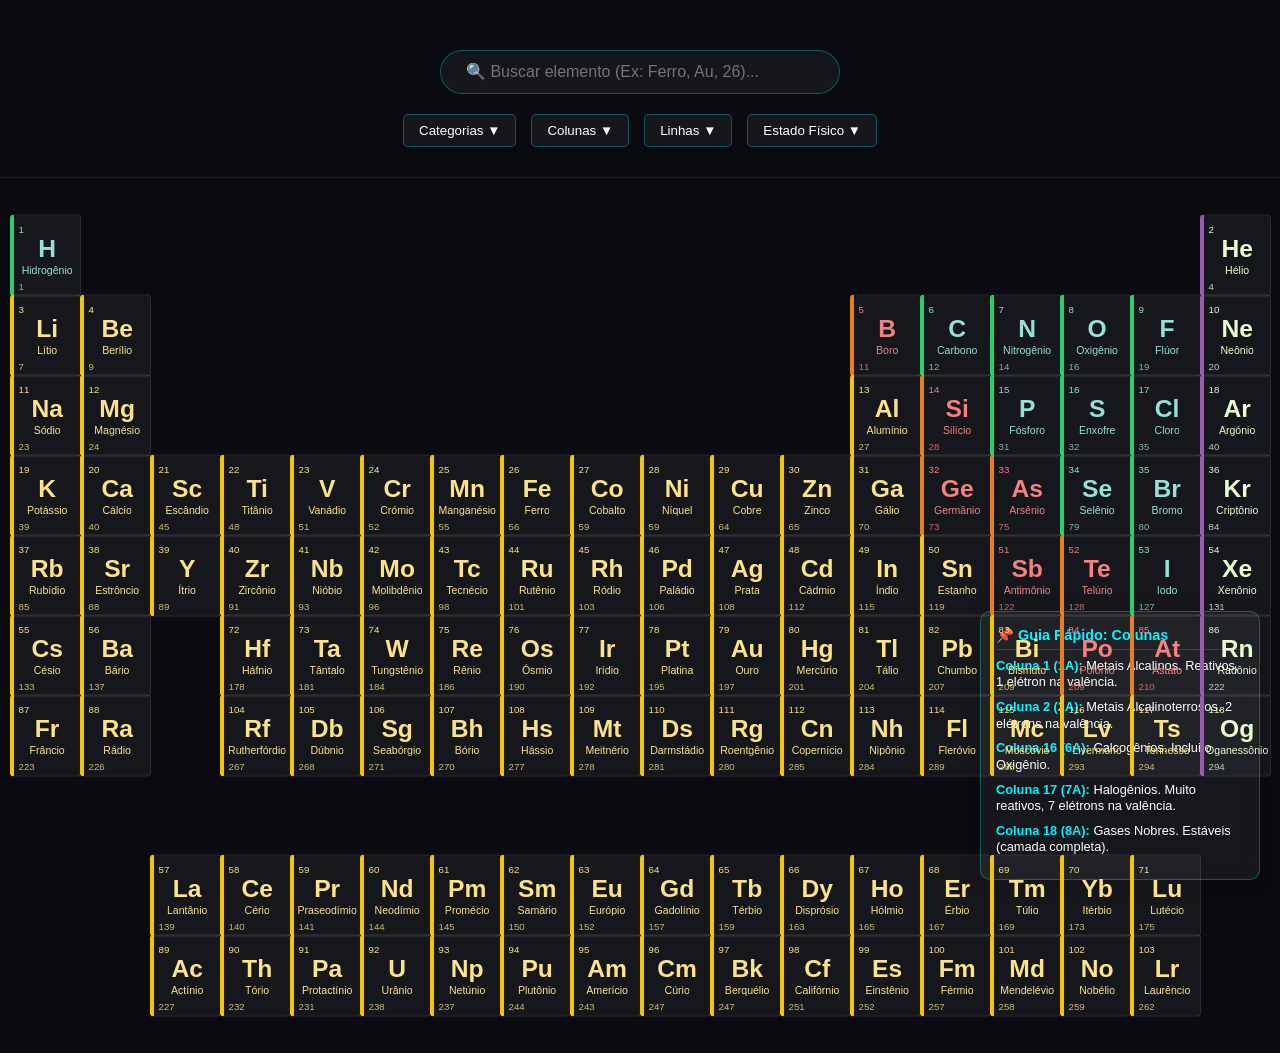
==== tabela.html @ b40b1648 "Add files via upload" ====
<!DOCTYPE html>
<html lang="pt-br">
<head>
    <meta charset="UTF-8">
    <meta name="viewport" content="width=device-width, initial-scale=1.0">
    <title>Tabela Periódica Inteligente</title>
    <link rel="stylesheet" href="css/global.css">
    <link rel="stylesheet" href="css/tabela.css">
    <meta name="viewport" content="width=device-width, initial-scale=1.0">
    <meta name="apple-mobile-web-app-capable" content="yes">
</head>
<body class="dark-theme">
    <header class="table-header">
    <b> </b>
    
    <div class="search-container">
        <input type="text" id="search-input" placeholder="🔍 Buscar elemento (Ex: Ferro, Au, 26)...">
    </div>

    <div class="filter-controls">
    <div class="filter-group">
        <button class="filter-label">Categorias ▼</button>
        <div class="filter-options glass">
            <label><input type="checkbox" class="f-check" data-type="categoria" value="metal"> Metais</label>
            <label><input type="checkbox" class="f-check" data-type="categoria" value="nonmetal"> Ametais</label>
            <label><input type="checkbox" class="f-check" data-type="categoria" value="noble"> Gases Nobres</label>
            <label><input type="checkbox" class="f-check" data-type="categoria" value="metalloid"> Semimetais</label>
        </div>
    </div>

    <div class="filter-group">
    <button class="filter-label">Colunas ▼</button>
    <div class="filter-options glass scrollable-menu">
        <script>
            const colOp = document.currentScript.parentElement;
            for(let i=1; i<=18; i++) {
                colOp.innerHTML += `<label><input type="checkbox" class="f-check" data-type="xpos" value="${i}"> Coluna ${i}</label>`;
            }
        </script>
    </div>
</div>

<div class="filter-group">
    <button class="filter-label">Linhas ▼</button>
    <div class="filter-options glass">
        <script>
            const linOp = document.currentScript.parentElement;
            for(let i=1; i<=7; i++) {
                linOp.innerHTML += `<label><input type="checkbox" class="f-check" data-type="ypos" value="${i}"> Linha ${i}</label>`;
            }
        </script>
    </div>
</div>

    <div class="filter-group">
        <button class="filter-label">Estado Físico ▼</button>
        <div class="filter-options glass">
            <label><input type="checkbox" class="f-check" data-type="estado" value="solid"> Sólido</label>
            <label><input type="checkbox" class="f-check" data-type="estado" value="liquid"> Líquido</label>
            <label><input type="checkbox" class="f-check" data-type="estado" value="gas"> Gasoso</label>
        </div>
    </div>
</div>

<div class="legenda-quimica glass">
    <h3>📌 Guia Rápido: Colunas</h3>
    <div class="legenda-item">
        <strong>Coluna 1 (1A):</strong> Metais Alcalinos. Reativos, 1 elétron na valência.
    </div>
    <div class="legenda-item">
        <strong>Coluna 2 (2A):</strong> Metais Alcalinoterrosos. 2 elétrons na valência.
    </div>
    <div class="legenda-item">
        <strong>Coluna 16 (6A):</strong> Calcogênios. Inclui o Oxigênio.
    </div>
    <div class="legenda-item">
        <strong>Coluna 17 (7A):</strong> Halogênios. Muito reativos, 7 elétrons na valência.
    </div>
    <div class="legenda-item">
        <strong>Coluna 18 (8A):</strong> Gases Nobres. Estáveis (camada completa).
    </div>
</div>


</header>

    <main class="table-wrapper">
        <div id="periodic-table" class="periodic-grid">
            </div>
    </main>

    <script src="js/elementos.js"></script>
    
    <script src="js/tabela.js"></script>
</body>
</body>
</html>
---- css/global.css ----
:root {
    --bg-dark: #0a0b10;
    --card-bg: rgba(255, 255, 255, 0.05);
    --primary-glow: #00f2ff;
    --secondary-glow: #7000ff;
    --text-main: #e0e0e0;
    --text-dim: #b0b0b0;
    --transition: all 0.3s cubic-bezier(0.25, 0.8, 0.25, 1);
}

* {
    margin: 0;
    padding: 0;
    box-sizing: border-box;
    font-family: 'Segoe UI', Roboto, Helvetica, Arial, sans-serif;
}

body {
    background-color: var(--bg-dark);
    color: var(--text-main);
    overflow-x: hidden;
    min-height: 100vh;
}

/* Efeito de Vidro (Glassmorphism) */
.glass {
    background: var(--card-bg);
    backdrop-filter: blur(10px);
    border: 1px solid rgba(255, 255, 255, 0.1);
    border-radius: 15px;
}
---- css/tabela.css ----
.table-wrapper {
    padding: 20px;
    overflow-x: auto;
    display: flex;
    justify-content: center;
}

.periodic-grid {
    display: grid;
    grid-template-columns: repeat(18, 65px); /* 18 colunas */
    grid-template-rows: repeat(10, 75px);    /* Linhas para tabela + blocos extras */
    gap: 5px;
    padding: 20px;
}

/* Estilo Individual do Elemento */
.element-card {
    background: rgba(255, 255, 255, 0.05);
    border: 1px solid rgba(255, 255, 255, 0.1);
    border-radius: 4px;
    padding: 4px;
    display: flex;
    flex-direction: column;
    align-items: center;
    justify-content: center;
    cursor: pointer;
    transition: all 0.2s ease;
    position: relative;
    color: #fff;
    text-decoration: none;
}

.element-card:hover {
    transform: scale(1.1);
    z-index: 10;
    box-shadow: 0 0 15px currentColor;
    border-color: #fff;
}

.el-num { font-size: 0.55rem; align-self: flex-start; }
.el-sym { font-size: 1.4rem; font-weight: bold; }
.el-name { font-size: 0.6rem; text-align: center; white-space: nowrap; overflow: hidden; margin-bottom: 10px; }
/* Estilo ajustado para a Massa Atômica */
.el-mass {
    position: absolute;
    bottom: 3px;         /* Desce um pouquinho para não invadir o centro */
    left: 4px;           
    font-size: 0.55rem;  /* Fonte levemente menor para encaixar perfeitamente */
    color: currentColor; /* 🪄 A mágica: puxa a cor exata da categoria do card! */
    opacity: 0.8;        /* Suaviza a cor para não roubar a atenção do Símbolo */
    pointer-events: none;
}

/* Cores por Categoria (Usando as classes do seu JSON) */
.metal { border-left: 4px solid #f1c40f; color: #fce38a; }
.nonmetal { border-left: 4px solid #2ecc71; color: #95e1d3; }
.noble { border-left: 4px solid #9b59b6; color: #eaffd0; }
.metalloid { border-left: 4px solid #e67e22; color: #f38181; }

/* Destaque para busca */
.dimmed { opacity: 0.2; transform: scale(0.9); }

/* Container do Topo */
.table-header {
    display: flex;
    flex-direction: column;
    align-items: center;
    gap: 20px;
    padding: 30px;
    background: linear-gradient(to bottom, rgba(10, 11, 16, 1), rgba(10, 11, 16, 0.8));
    border-bottom: 1px solid rgba(0, 242, 255, 0.1);
    position: sticky;
    top: 0;
    z-index: 100;
}

/* Link de Voltar Estilizado */
.btn-back {
    align-self: flex-start;
    color: var(--text-dim);
    text-decoration: none;
    font-size: 0.9rem;
    transition: var(--transition);
    border: 1px solid rgba(255, 255, 255, 0.1);
    padding: 5px 15px;
    border-radius: 20px;
}

.btn-back:hover {
    color: var(--primary-glow);
    border-color: var(--primary-glow);
    box-shadow: 0 0 10px rgba(0, 242, 255, 0.2);
}

/* Barra de Pesquisa Futurista */
.search-container input {
    background: rgba(255, 255, 255, 0.05);
    border: 1px solid rgba(0, 242, 255, 0.3);
    border-radius: 30px;
    padding: 12px 25px;
    width: 400px;
    color: white;
    font-size: 1rem;
    outline: none;
    transition: var(--transition);
    backdrop-filter: blur(5px);
}

.search-container input:focus {
    width: 450px;
    border-color: var(--primary-glow);
    box-shadow: 0 0 20px rgba(0, 242, 255, 0.2);
    background: rgba(255, 255, 255, 0.08);
}

/* Grupo de Botões de Filtro */
.filters {
    display: flex;
    gap: 10px;
}

.filter-btn {
    background: rgba(255, 255, 255, 0.03);
    border: 1px solid rgba(255, 255, 255, 0.1);
    color: var(--text-dim);
    padding: 8px 20px;
    border-radius: 8px;
    cursor: pointer;
    font-size: 0.9rem;
    font-weight: 500;
    transition: var(--transition);
    text-transform: uppercase;
    letter-spacing: 1px;
}

.filter-btn:hover {
    background: rgba(255, 255, 255, 0.1);
    color: white;
    border-color: rgba(255, 255, 255, 0.5);
}

/* Estado Ativo do Filtro */
.filter-btn.active {
    background: var(--primary-glow);
    color: #000;
    border-color: var(--primary-glow);
    box-shadow: 0 0 15px var(--primary-glow);
    font-weight: bold;
}

.filter-controls {
    display: flex;
    gap: 15px;
}

.filter-group {
    position: relative;
}

.filter-label {
    background: rgba(255, 255, 255, 0.05);
    border: 1px solid rgba(0, 242, 255, 0.3);
    color: white;
    padding: 8px 15px;
    border-radius: 5px;
    cursor: pointer;
}

.filter-options {
    display: none; /* Escondido por padrão */
    position: absolute;
    top: 100%;
    left: 0;
    width: 200px;
    padding: 10px;
    z-index: 200;
    flex-direction: column;
    gap: 8px;
}

.filter-group:hover .filter-options {
    display: flex; /* Mostra ao passar o mouse */
}

.filter-options label {
    font-size: 0.85rem;
    cursor: pointer;
    display: flex;
    align-items: center;
    gap: 8px;
}

.filter-options label:hover {
    color: #00f2ff;
}

.scrollable-menu {
    max-height: 300px;
    overflow-y: auto;
    scrollbar-width: thin;
    scrollbar-color: var(--primary-glow) transparent;
}

/* Garante que o card apagado não receba brilho no hover */
/* Quando algo NÃO condiz com a pesquisa ou filtro */
.element-card.dimmed {
    opacity: 0.1 !important; /* Quase invisível */
    pointer-events: none;    /* Não deixa clicar */
    filter: grayscale(100%); /* Tira a cor para dar destaque ao pesquisado */
    transform: scale(0.9);   /* Dá uma encolhida leve para efeito visual */
    transition: all 0.3s ease;
}

/* O que SOBROU da pesquisa (o destaque) */
.element-card:not(.dimmed) {
    opacity: 1 !important;
    z-index: 100;
    transform: scale(1.1); /* Dá um leve zoom no que você pesquisou */
}

.legenda-quimica {
    position: fixed;
    bottom: 20px;
    right: 20px;
    width: 280px;
    padding: 15px;
    font-size: 0.8rem;
    color: white;
    border: 1px solid rgba(0, 242, 255, 0.3);
    border-radius: 10px;
    z-index: 1000;
    pointer-events: none; /* Deixa clicar na tabela por baixo se precisar */
    box-shadow: 0 0 15px rgba(0, 0, 0, 0.5);
}

.legenda-quimica h3 {
    margin-top: 0;
    color: #00f2ff;
    font-size: 0.9rem;
    border-bottom: 1px solid rgba(0, 242, 255, 0.2);
    padding-bottom: 5px;
}

.legenda-item {
    margin: 8px 0;
    line-height: 1.3;
}

.legenda-item strong {
    color: #00f2ff;
}

@media (max-width: 768px) {
    #periodic-table {
        display: flex;
        flex-direction: column; /* Transforma em lista */
        align-items: center;
    }

    .element-card {
        width: 90%; /* Ocupa quase a largura toda */
        margin-bottom: 10px;
        grid-column: auto !important; /* Ignora o xpos */
        grid-row: auto !important;    /* Ignora o ypos */
    }

}

/* ---- CÓDIGO PARA ADAPTAR PARA O CELULAR ---- */
@media (max-width: 1200px) {
    .table-wrapper {
        justify-content: flex-start; /* Alinha a tabela à esquerda para o scroll */
        overflow-x: auto;            /* Permite arrastar para o lado no celular */
        -webkit-overflow-scrolling: touch; /* Deixa o deslizar do dedo bem macio */
        padding-bottom: 20px;
    }
    
    .filter-controls {
        flex-wrap: wrap;             /* Se faltar espaço para os botões de filtro, eles quebram de linha */
        gap: 10px;
    }
    
    .legenda-quimica {
        position: relative;          /* Tira a legenda fixa do cantinho para ela não cobrir a tabela */
        bottom: 0;
        right: 0;
        width: 100%;
        margin-top: 20px;
    }
}
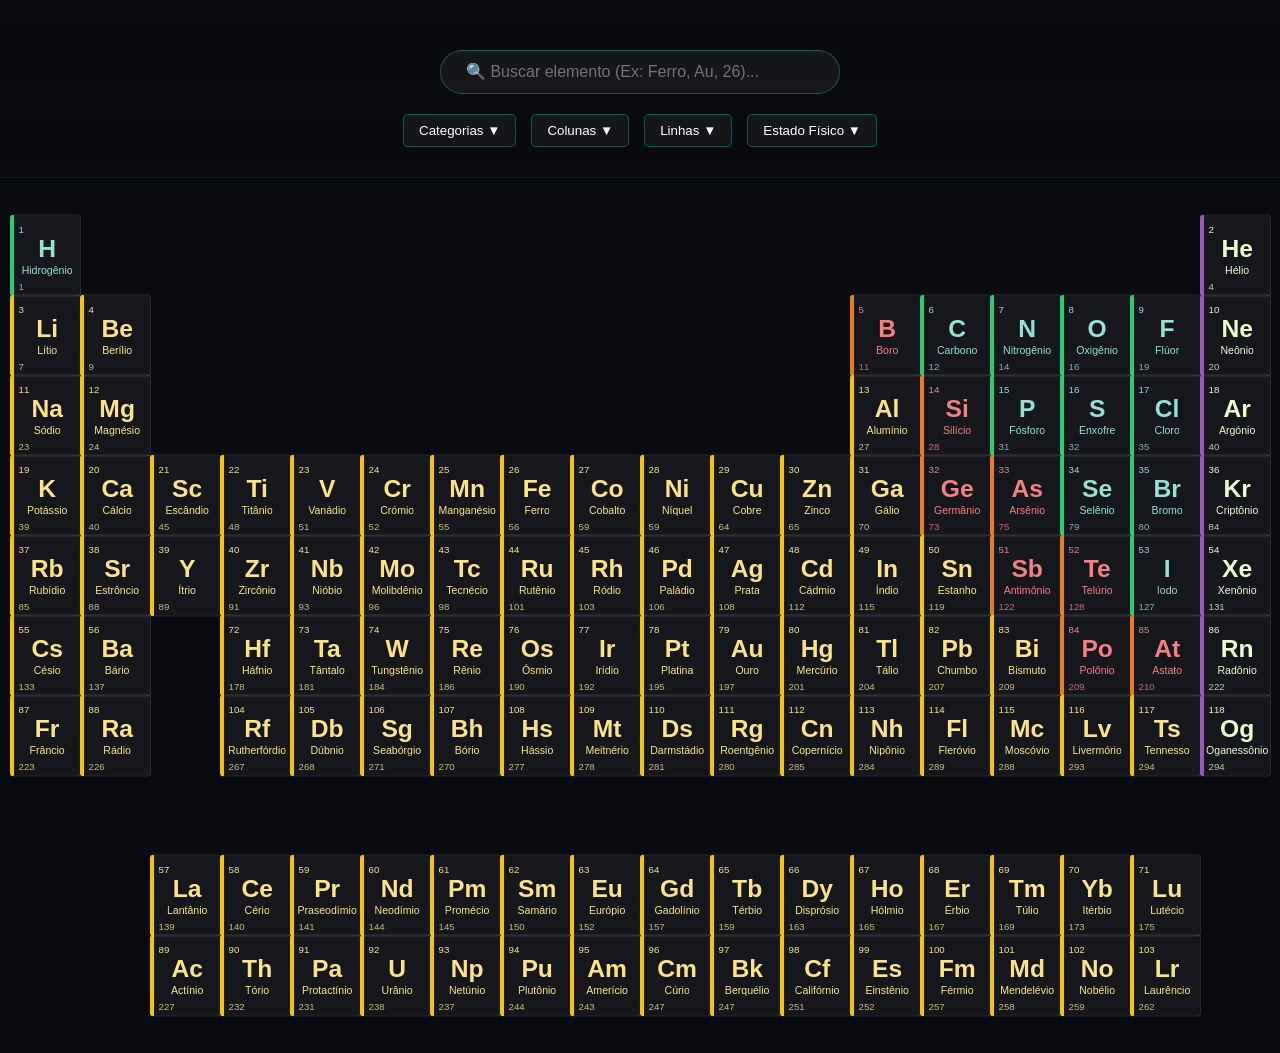
==== commit 84c63070: "Fix HTML formatting issues in tabela.html" ====
--- a/tabela.html
+++ b/tabela.html
@@ -62,26 +62,6 @@
     </div>
 </div>
 
-<div class="legenda-quimica glass">
-    <h3>📌 Guia Rápido: Colunas</h3>
-    <div class="legenda-item">
-        <strong>Coluna 1 (1A):</strong> Metais Alcalinos. Reativos, 1 elétron na valência.
-    </div>
-    <div class="legenda-item">
-        <strong>Coluna 2 (2A):</strong> Metais Alcalinoterrosos. 2 elétrons na valência.
-    </div>
-    <div class="legenda-item">
-        <strong>Coluna 16 (6A):</strong> Calcogênios. Inclui o Oxigênio.
-    </div>
-    <div class="legenda-item">
-        <strong>Coluna 17 (7A):</strong> Halogênios. Muito reativos, 7 elétrons na valência.
-    </div>
-    <div class="legenda-item">
-        <strong>Coluna 18 (8A):</strong> Gases Nobres. Estáveis (camada completa).
-    </div>
-</div>
-
-
 </header>
 
     <main class="table-wrapper">
@@ -94,4 +74,4 @@
     <script src="js/tabela.js"></script>
 </body>
 </body>
-</html>+</html>
